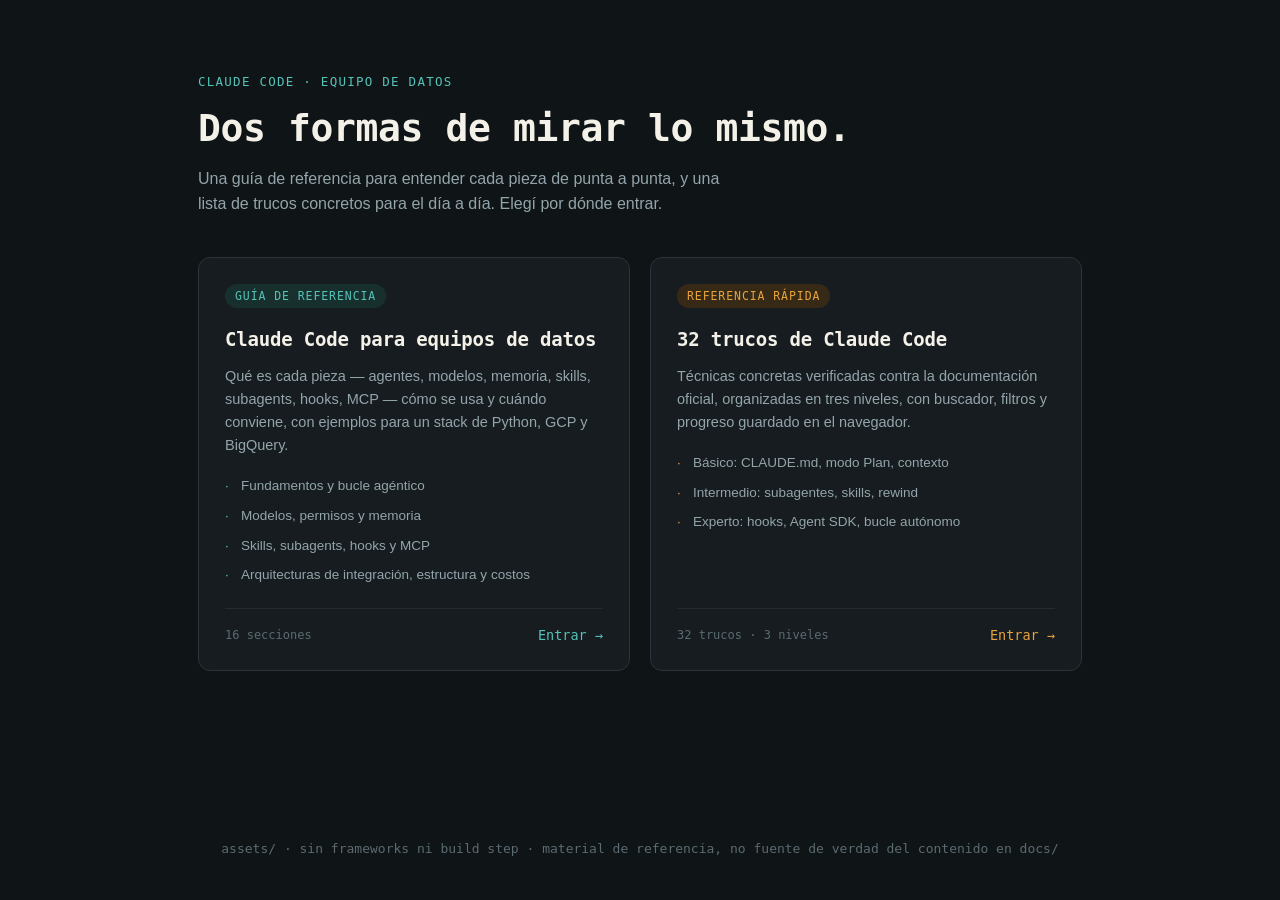
==== assets/index.html @ cdcd7d66 "Unificar assets/ en un mini-sitio navegable Agrega assets/index.html como home con acceso a la guía " ====
<!DOCTYPE html>
<html lang="es">
<head>
<meta charset="UTF-8">
<meta name="viewport" content="width=device-width, initial-scale=1.0">
<title>Claude Code para equipos de datos</title>
<meta name="description" content="Punto de entrada a la guía de referencia y a los 32 trucos de Claude Code para equipos de datos.">
<style>
:root{
  --bg:#0f1417;
  --panel:#161c20;
  --panel-2:#1c2428;
  --panel-3:#212a2f;
  --border:#2a343a;
  --border-soft:#232c31;
  --text:#e6edf0;
  --text-dim:#93a5ab;
  --text-faint:#5b6b71;
  --teal:#56c2b8;
  --teal-soft:#17302d;
  --amber:#e8a33d;
  --amber-soft:#362a17;
  --rust:#c6604a;
  --rust-soft:#33211c;
  --mono: ui-monospace, "SF Mono", "Cascadia Code", "Fira Code", Menlo, Consolas, monospace;
  --sans: -apple-system, BlinkMacSystemFont, "Segoe UI", Helvetica, Arial, sans-serif;
}
*{ box-sizing:border-box; }
@media (prefers-reduced-motion: reduce){ *{ transition-duration:0.001ms !important; } }
body{
  margin:0; background:var(--bg); color:var(--text);
  font-family:var(--sans); font-size:16px; line-height:1.6;
  -webkit-font-smoothing:antialiased;
  min-height:100vh; display:flex; flex-direction:column;
}
::selection{ background:var(--teal); color:#0b1213; }
a{ color:var(--teal); text-decoration:none; }
:focus-visible{ outline:2px solid var(--teal); outline-offset:2px; border-radius:4px; }

.wrap{ max-width:980px; margin:0 auto; padding:0 clamp(20px,5vw,48px); width:100%; flex:1; }

header.hero{ padding:72px 0 40px; }
header.hero .eyebrow{ font-family:var(--mono); font-size:12.5px; color:var(--teal); letter-spacing:.1em; text-transform:uppercase; margin-bottom:14px; }
header.hero h1{ font-family:var(--mono); font-weight:600; font-size:clamp(26px,4vw,38px); line-height:1.2; margin:0 0 14px; color:#f4f1e9; letter-spacing:-0.01em; }
header.hero p{ color:var(--text-dim); font-size:16px; max-width:62ch; margin:0; }

.cards{ display:grid; grid-template-columns:1fr 1fr; gap:20px; padding-bottom:80px; }

.card{
  background:var(--panel); border:1px solid var(--border); border-radius:12px;
  padding:26px 26px 24px; display:flex; flex-direction:column;
  transition:border-color .15s ease, transform .15s ease;
}
.card:hover{ border-color:var(--text-faint); transform:translateY(-2px); }

.card .tag{ font-family:var(--mono); font-size:11.5px; text-transform:uppercase; letter-spacing:.08em; padding:3px 10px; border-radius:999px; width:fit-content; margin-bottom:16px; }
.card.guia .tag{ background:var(--teal-soft); color:var(--teal); }
.card.trucos .tag{ background:var(--amber-soft); color:var(--amber); }

.card h2{ font-family:var(--mono); font-size:19px; color:#f4f1e9; margin:0 0 10px; letter-spacing:-0.01em; }
.card > p{ color:var(--text-dim); font-size:14.5px; margin:0 0 18px; }

.card ul{ list-style:none; margin:0 0 22px; padding:0; display:flex; flex-direction:column; gap:8px; }
.card li{ font-size:13.5px; color:var(--text-dim); padding-left:16px; position:relative; }
.card li::before{ content:"·"; position:absolute; left:0; color:var(--text-faint); }
.card.guia li::before{ color:var(--teal); }
.card.trucos li::before{ color:var(--amber); }

.card-foot{ margin-top:auto; display:flex; align-items:center; justify-content:space-between; gap:10px; padding-top:16px; border-top:1px solid var(--border-soft); }
.badge{ font-family:var(--mono); font-size:12px; color:var(--text-faint); }
.enter{ font-family:var(--mono); font-size:13.5px; color:var(--text); display:inline-flex; align-items:center; gap:6px; }
.card.guia .enter{ color:var(--teal); }
.card.trucos .enter{ color:var(--amber); }

.card > a.overlay{ position:absolute; inset:0; }
.card{ position:relative; }

footer.pie{ max-width:980px; margin:0 auto; padding:0 clamp(20px,5vw,48px) 40px; color:var(--text-faint); font-size:13px; font-family:var(--mono); }

@media (max-width:720px){
  .cards{ grid-template-columns:1fr; }
  header.hero{ padding:48px 0 32px; }
}
</style>
</head>
<body>

<div class="wrap">
  <header class="hero">
    <div class="eyebrow">Claude Code · equipo de datos</div>
    <h1>Dos formas de mirar lo mismo.</h1>
    <p>Una guía de referencia para entender cada pieza de punta a punta, y una lista de trucos concretos para el día a día. Elegí por dónde entrar.</p>
  </header>

  <div class="cards">
    <article class="card guia">
      <span class="tag">Guía de referencia</span>
      <h2>Claude Code para equipos de datos</h2>
      <p>Qué es cada pieza — agentes, modelos, memoria, skills, subagents, hooks, MCP — cómo se usa y cuándo conviene, con ejemplos para un stack de Python, GCP y BigQuery.</p>
      <ul>
        <li>Fundamentos y bucle agéntico</li>
        <li>Modelos, permisos y memoria</li>
        <li>Skills, subagents, hooks y MCP</li>
        <li>Arquitecturas de integración, estructura y costos</li>
      </ul>
      <div class="card-foot">
        <span class="badge">16 secciones</span>
        <span class="enter">Entrar →</span>
      </div>
      <a class="overlay" href="claude-code-guia-equipo-datos.html" aria-label="Ir a la guía de referencia"></a>
    </article>

    <article class="card trucos">
      <span class="tag">Referencia rápida</span>
      <h2>32 trucos de Claude Code</h2>
      <p>Técnicas concretas verificadas contra la documentación oficial, organizadas en tres niveles, con buscador, filtros y progreso guardado en el navegador.</p>
      <ul>
        <li>Básico: CLAUDE.md, modo Plan, contexto</li>
        <li>Intermedio: subagentes, skills, rewind</li>
        <li>Experto: hooks, Agent SDK, bucle autónomo</li>
      </ul>
      <div class="card-foot">
        <span class="badge">32 trucos · 3 niveles</span>
        <span class="enter">Entrar →</span>
      </div>
      <a class="overlay" href="32-trucos-claude-code/index.html" aria-label="Ir a los 32 trucos"></a>
    </article>
  </div>
</div>

<footer class="pie">assets/ · sin frameworks ni build step · material de referencia, no fuente de verdad del contenido en docs/</footer>

</body>
</html>
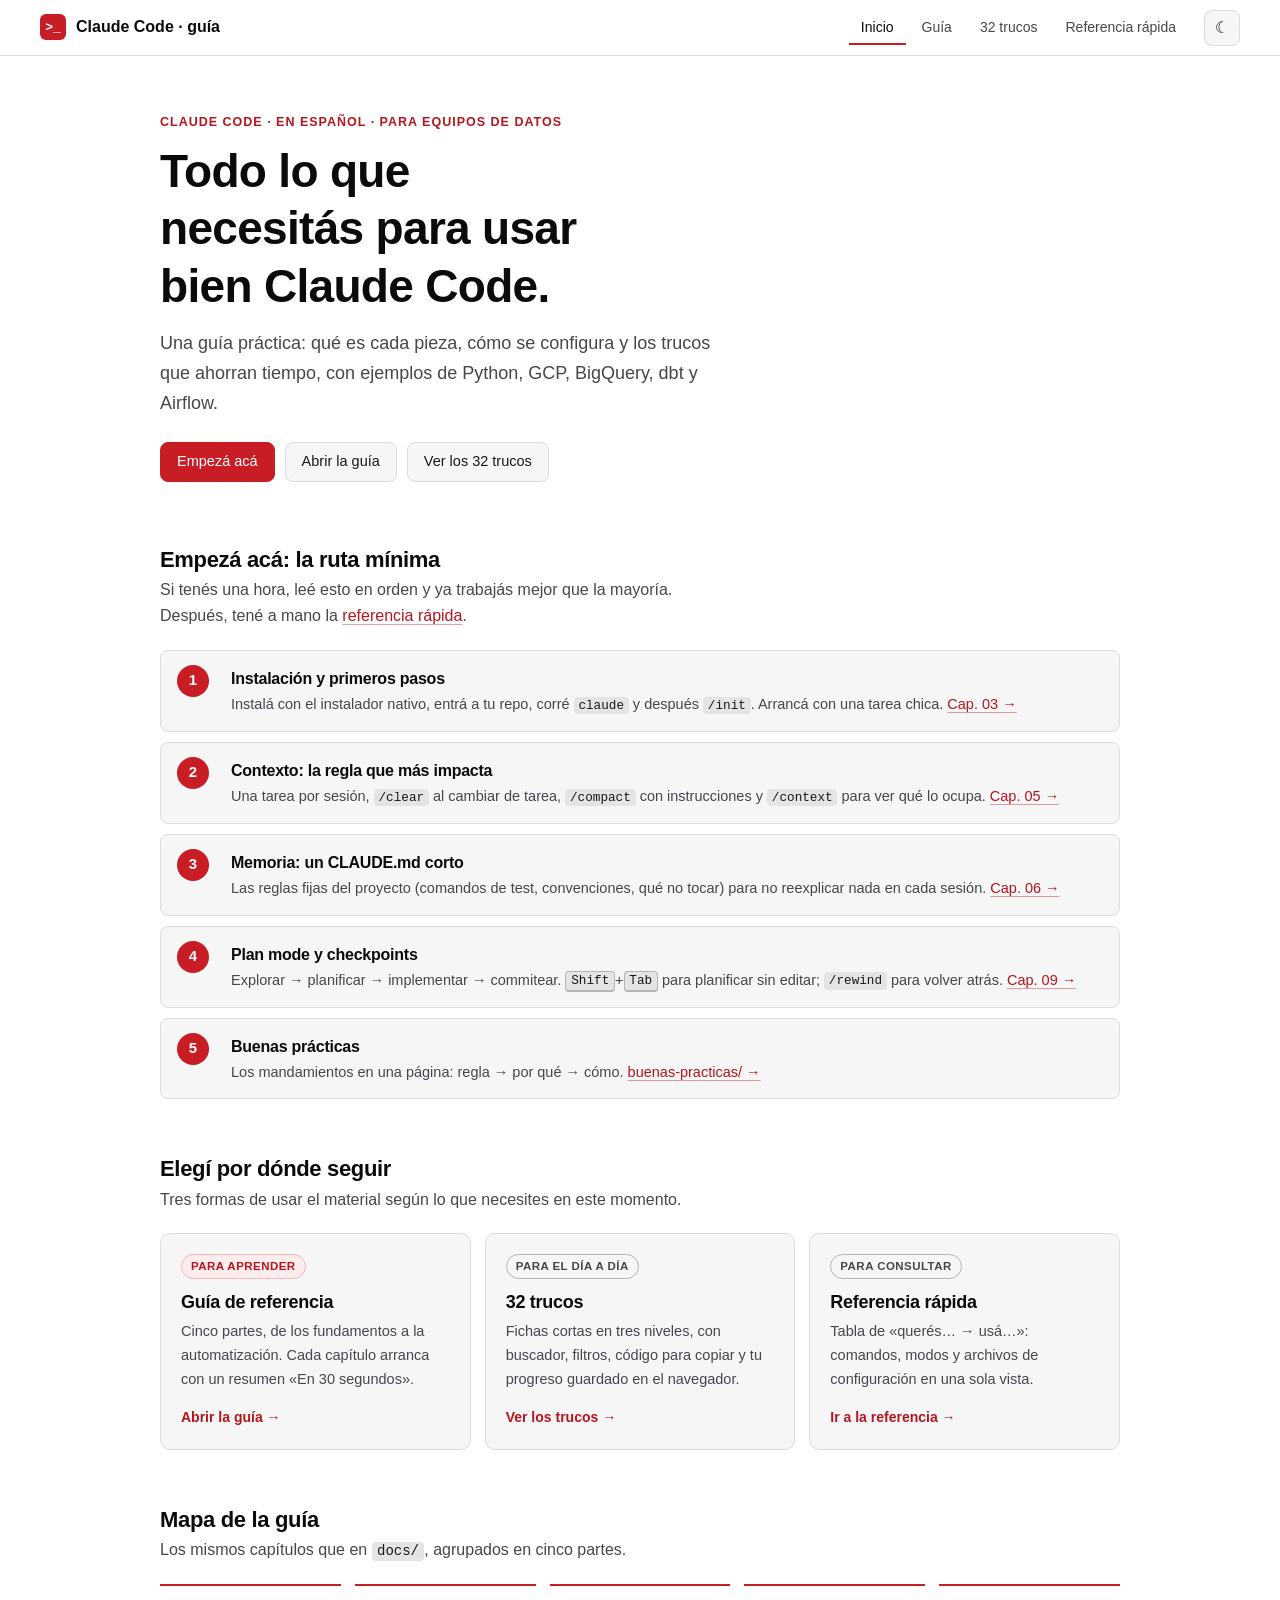
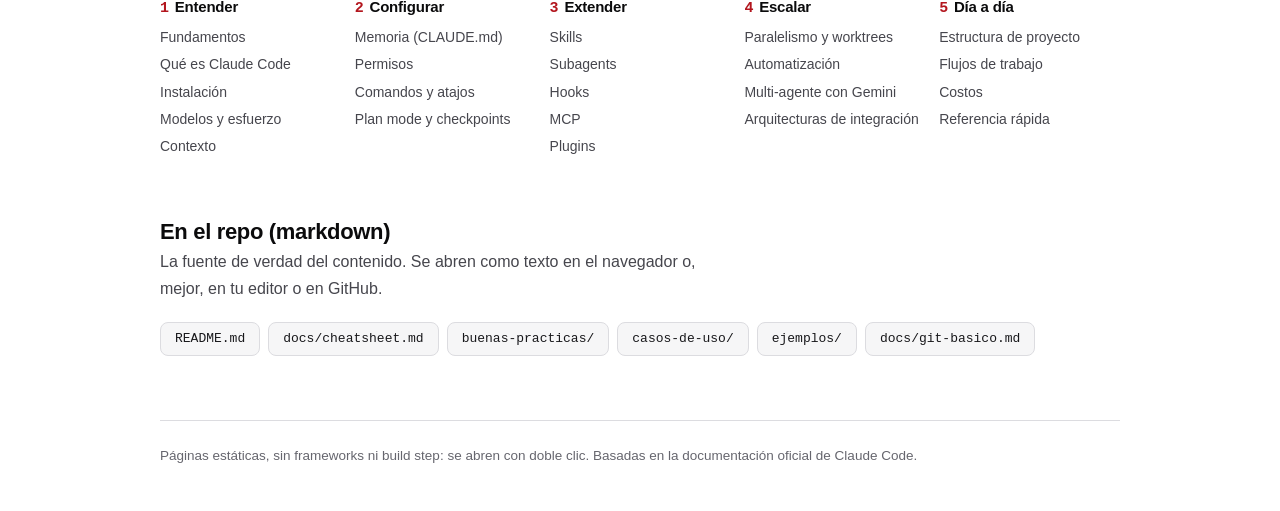
==== commit 4a7d9a3a: "Reestructurar la wiki: docs verificados, ejemplos copiables, sitio rojo/negro y delegación a Gemini " ====
--- a/assets/index.html
+++ b/assets/index.html
@@ -3,132 +3,229 @@
 <head>
 <meta charset="UTF-8">
 <meta name="viewport" content="width=device-width, initial-scale=1.0">
-<title>Claude Code para equipos de datos</title>
-<meta name="description" content="Punto de entrada a la guía de referencia y a los 32 trucos de Claude Code para equipos de datos.">
+<title>Claude Code · guía práctica</title>
+<meta name="description" content="Guía práctica en español para sacarle el máximo a Claude Code: ruta de inicio, guía de referencia en cinco partes y 32 trucos para equipos de datos.">
+<link rel="stylesheet" href="css/base.css">
+<script src="js/site.js"></script>
 <style>
-:root{
-  --bg:#0f1417;
-  --panel:#161c20;
-  --panel-2:#1c2428;
-  --panel-3:#212a2f;
-  --border:#2a343a;
-  --border-soft:#232c31;
-  --text:#e6edf0;
-  --text-dim:#93a5ab;
-  --text-faint:#5b6b71;
-  --teal:#56c2b8;
-  --teal-soft:#17302d;
-  --amber:#e8a33d;
-  --amber-soft:#362a17;
-  --rust:#c6604a;
-  --rust-soft:#33211c;
-  --mono: ui-monospace, "SF Mono", "Cascadia Code", "Fira Code", Menlo, Consolas, monospace;
-  --sans: -apple-system, BlinkMacSystemFont, "Segoe UI", Helvetica, Arial, sans-serif;
-}
-*{ box-sizing:border-box; }
-@media (prefers-reduced-motion: reduce){ *{ transition-duration:0.001ms !important; } }
-body{
-  margin:0; background:var(--bg); color:var(--text);
-  font-family:var(--sans); font-size:16px; line-height:1.6;
-  -webkit-font-smoothing:antialiased;
-  min-height:100vh; display:flex; flex-direction:column;
-}
-::selection{ background:var(--teal); color:#0b1213; }
-a{ color:var(--teal); text-decoration:none; }
-:focus-visible{ outline:2px solid var(--teal); outline-offset:2px; border-radius:4px; }
-
-.wrap{ max-width:980px; margin:0 auto; padding:0 clamp(20px,5vw,48px); width:100%; flex:1; }
-
-header.hero{ padding:72px 0 40px; }
-header.hero .eyebrow{ font-family:var(--mono); font-size:12.5px; color:var(--teal); letter-spacing:.1em; text-transform:uppercase; margin-bottom:14px; }
-header.hero h1{ font-family:var(--mono); font-weight:600; font-size:clamp(26px,4vw,38px); line-height:1.2; margin:0 0 14px; color:#f4f1e9; letter-spacing:-0.01em; }
-header.hero p{ color:var(--text-dim); font-size:16px; max-width:62ch; margin:0; }
-
-.cards{ display:grid; grid-template-columns:1fr 1fr; gap:20px; padding-bottom:80px; }
-
-.card{
-  background:var(--panel); border:1px solid var(--border); border-radius:12px;
-  padding:26px 26px 24px; display:flex; flex-direction:column;
-  transition:border-color .15s ease, transform .15s ease;
-}
-.card:hover{ border-color:var(--text-faint); transform:translateY(-2px); }
-
-.card .tag{ font-family:var(--mono); font-size:11.5px; text-transform:uppercase; letter-spacing:.08em; padding:3px 10px; border-radius:999px; width:fit-content; margin-bottom:16px; }
-.card.guia .tag{ background:var(--teal-soft); color:var(--teal); }
-.card.trucos .tag{ background:var(--amber-soft); color:var(--amber); }
-
-.card h2{ font-family:var(--mono); font-size:19px; color:#f4f1e9; margin:0 0 10px; letter-spacing:-0.01em; }
-.card > p{ color:var(--text-dim); font-size:14.5px; margin:0 0 18px; }
-
-.card ul{ list-style:none; margin:0 0 22px; padding:0; display:flex; flex-direction:column; gap:8px; }
-.card li{ font-size:13.5px; color:var(--text-dim); padding-left:16px; position:relative; }
-.card li::before{ content:"·"; position:absolute; left:0; color:var(--text-faint); }
-.card.guia li::before{ color:var(--teal); }
-.card.trucos li::before{ color:var(--amber); }
-
-.card-foot{ margin-top:auto; display:flex; align-items:center; justify-content:space-between; gap:10px; padding-top:16px; border-top:1px solid var(--border-soft); }
-.badge{ font-family:var(--mono); font-size:12px; color:var(--text-faint); }
-.enter{ font-family:var(--mono); font-size:13.5px; color:var(--text); display:inline-flex; align-items:center; gap:6px; }
-.card.guia .enter{ color:var(--teal); }
-.card.trucos .enter{ color:var(--amber); }
-
-.card > a.overlay{ position:absolute; inset:0; }
-.card{ position:relative; }
-
-footer.pie{ max-width:980px; margin:0 auto; padding:0 clamp(20px,5vw,48px) 40px; color:var(--text-faint); font-size:13px; font-family:var(--mono); }
-
-@media (max-width:720px){
-  .cards{ grid-template-columns:1fr; }
-  header.hero{ padding:48px 0 32px; }
-}
+  /* estilos exclusivos de la portada */
+  .portada { max-width: 1040px; margin: 0 auto; padding: 0 var(--gutter); }
+
+  .hero { padding: 56px 0 8px; }
+  .hero .eyebrow {
+    font-size: 12.5px; font-weight: 700; letter-spacing: .08em; text-transform: uppercase;
+    color: var(--accent-text); margin: 0 0 10px;
+  }
+  .hero h1 { font-size: clamp(30px, 5vw, 46px); max-width: 18ch; margin-bottom: 14px; }
+  .hero p.lede { color: var(--text-2); font-size: 18px; max-width: 58ch; margin: 0; }
+  .hero .acciones { display: flex; flex-wrap: wrap; gap: 10px; margin-top: 24px; }
+  .hero .acciones .btn { padding: 10px 16px; font-size: 14.5px; }
+
+  .bloque { margin-top: 56px; }
+  .bloque > h2 { font-size: 22px; margin-bottom: 4px; }
+  .bloque > p.sub { color: var(--text-2); margin: 0 0 20px; max-width: 62ch; }
+
+  /* ruta de 5 pasos */
+  .pasos { list-style: none; padding: 0; margin: 0; counter-reset: paso; display: grid; gap: 10px; }
+  .pasos li {
+    counter-increment: paso; margin: 0;
+    display: grid; grid-template-columns: 40px 1fr; gap: 4px 14px; align-items: start;
+    padding: 14px 16px; background: var(--surface-1); border: 1px solid var(--border); border-radius: var(--radius);
+  }
+  .pasos li::before {
+    content: counter(paso);
+    grid-row: span 2;
+    display: grid; place-items: center; width: 32px; height: 32px; border-radius: 50%;
+    background: var(--accent-strong); color: var(--on-accent); font-weight: 700; font-size: 15px;
+  }
+  .pasos h3 { font-size: 16px; margin: 4px 0 0; }
+  .pasos p { margin: 0; color: var(--text-2); font-size: 14.5px; }
+  .pasos p a { white-space: nowrap; }
+
+  /* accesos */
+  .accesos { display: grid; grid-template-columns: repeat(auto-fit, minmax(260px, 1fr)); gap: 14px; }
+  .acceso {
+    position: relative; display: flex; flex-direction: column;
+    padding: 20px; background: var(--surface-1); border: 1px solid var(--border); border-radius: 10px;
+  }
+  .acceso:hover { border-color: var(--border-strong); }
+  .acceso:focus-within { border-color: var(--accent); }
+  .acceso .badge { align-self: flex-start; margin-bottom: 12px; }
+  .acceso h3 { font-size: 18px; margin-bottom: 6px; }
+  .acceso h3 a { color: var(--heading); text-decoration: none; }
+  .acceso h3 a::after { content: ""; position: absolute; inset: 0; border-radius: 10px; }
+  .acceso h3 a:focus-visible { outline: none; }
+  .acceso h3 a:focus-visible::after { outline: 2px solid var(--accent); outline-offset: 2px; }
+  .acceso p { color: var(--text-2); font-size: 14.5px; margin: 0 0 14px; }
+  .acceso .ir { margin-top: auto; font-size: 14px; font-weight: 600; color: var(--accent-text); }
+
+  /* mapa de la guía */
+  .mapa { display: grid; grid-template-columns: repeat(auto-fit, minmax(180px, 1fr)); gap: 14px; }
+  .mapa section { border-top: 2px solid var(--accent); padding-top: 12px; }
+  .mapa h3 { font-size: 15px; margin: 0 0 8px; }
+  .mapa h3 .n { color: var(--accent-text); font-family: var(--mono); margin-right: 6px; }
+  .mapa ul { list-style: none; padding: 0; margin: 0; }
+  .mapa li { margin: 0 0 4px; font-size: 14px; }
+  .mapa a { color: var(--text-2); text-decoration: none; }
+  .mapa a:hover { color: var(--heading); text-decoration: underline; }
+
+  /* en el repo */
+  .repo-links { display: flex; flex-wrap: wrap; gap: 8px; }
+  .repo-links a { font-family: var(--mono); font-size: 13px; }
 </style>
 </head>
 <body>
-
-<div class="wrap">
+<a class="skip-link" href="#contenido">Saltar al contenido</a>
+
+<header class="topnav">
+  <a class="topnav-brand" href="index.html"><span class="marca" aria-hidden="true">&gt;_</span><span class="nombre">Claude Code · guía</span></a>
+  <nav aria-label="Secciones del sitio">
+    <ul class="topnav-links">
+      <li><a href="index.html" aria-current="page">Inicio</a></li>
+      <li><a href="claude-code-guia-equipo-datos.html">Guía</a></li>
+      <li><a href="32-trucos-claude-code/index.html">32 trucos</a></li>
+      <li><a href="claude-code-guia-equipo-datos.html#cheatsheet">Referencia<span class="largo"> rápida</span></a></li>
+    </ul>
+  </nav>
+  <button class="theme-toggle" type="button" aria-label="Cambiar tema">☾</button>
+</header>
+
+<main class="portada" id="contenido">
+
   <header class="hero">
-    <div class="eyebrow">Claude Code · equipo de datos</div>
-    <h1>Dos formas de mirar lo mismo.</h1>
-    <p>Una guía de referencia para entender cada pieza de punta a punta, y una lista de trucos concretos para el día a día. Elegí por dónde entrar.</p>
+    <p class="eyebrow">Claude Code · en español · para equipos de datos</p>
+    <h1>Todo lo que necesitás para usar bien Claude Code.</h1>
+    <p class="lede">Una guía práctica: qué es cada pieza, cómo se configura y los trucos que ahorran tiempo, con ejemplos de Python, GCP, BigQuery, dbt y Airflow.</p>
+    <div class="acciones">
+      <a class="btn btn-primario" href="#empeza-aca">Empezá acá</a>
+      <a class="btn" href="claude-code-guia-equipo-datos.html">Abrir la guía</a>
+      <a class="btn" href="32-trucos-claude-code/index.html">Ver los 32 trucos</a>
+    </div>
   </header>
 
-  <div class="cards">
-    <article class="card guia">
-      <span class="tag">Guía de referencia</span>
-      <h2>Claude Code para equipos de datos</h2>
-      <p>Qué es cada pieza — agentes, modelos, memoria, skills, subagents, hooks, MCP — cómo se usa y cuándo conviene, con ejemplos para un stack de Python, GCP y BigQuery.</p>
-      <ul>
-        <li>Fundamentos y bucle agéntico</li>
-        <li>Modelos, permisos y memoria</li>
-        <li>Skills, subagents, hooks y MCP</li>
-        <li>Arquitecturas de integración, estructura y costos</li>
-      </ul>
-      <div class="card-foot">
-        <span class="badge">16 secciones</span>
-        <span class="enter">Entrar →</span>
-      </div>
-      <a class="overlay" href="claude-code-guia-equipo-datos.html" aria-label="Ir a la guía de referencia"></a>
-    </article>
-
-    <article class="card trucos">
-      <span class="tag">Referencia rápida</span>
-      <h2>32 trucos de Claude Code</h2>
-      <p>Técnicas concretas verificadas contra la documentación oficial, organizadas en tres niveles, con buscador, filtros y progreso guardado en el navegador.</p>
-      <ul>
-        <li>Básico: CLAUDE.md, modo Plan, contexto</li>
-        <li>Intermedio: subagentes, skills, rewind</li>
-        <li>Experto: hooks, Agent SDK, bucle autónomo</li>
-      </ul>
-      <div class="card-foot">
-        <span class="badge">32 trucos · 3 niveles</span>
-        <span class="enter">Entrar →</span>
-      </div>
-      <a class="overlay" href="32-trucos-claude-code/index.html" aria-label="Ir a los 32 trucos"></a>
-    </article>
-  </div>
-</div>
-
-<footer class="pie">assets/ · sin frameworks ni build step · material de referencia, no fuente de verdad del contenido en docs/</footer>
+  <section class="bloque" id="empeza-aca" aria-labelledby="empeza-titulo">
+    <h2 id="empeza-titulo">Empezá acá: la ruta mínima</h2>
+    <p class="sub">Si tenés una hora, leé esto en orden y ya trabajás mejor que la mayoría. Después, tené a mano la <a href="claude-code-guia-equipo-datos.html#cheatsheet">referencia rápida</a>.</p>
+    <ol class="pasos">
+      <li>
+        <h3>Instalación y primeros pasos</h3>
+        <p>Instalá con el instalador nativo, entrá a tu repo, corré <code>claude</code> y después <code>/init</code>. Arrancá con una tarea chica. <a href="claude-code-guia-equipo-datos.html#instalacion">Cap. 03 →</a></p>
+      </li>
+      <li>
+        <h3>Contexto: la regla que más impacta</h3>
+        <p>Una tarea por sesión, <code>/clear</code> al cambiar de tarea, <code>/compact</code> con instrucciones y <code>/context</code> para ver qué lo ocupa. <a href="claude-code-guia-equipo-datos.html#contexto">Cap. 05 →</a></p>
+      </li>
+      <li>
+        <h3>Memoria: un CLAUDE.md corto</h3>
+        <p>Las reglas fijas del proyecto (comandos de test, convenciones, qué no tocar) para no reexplicar nada en cada sesión. <a href="claude-code-guia-equipo-datos.html#memoria">Cap. 06 →</a></p>
+      </li>
+      <li>
+        <h3>Plan mode y checkpoints</h3>
+        <p>Explorar → planificar → implementar → commitear. <kbd>Shift</kbd>+<kbd>Tab</kbd> para planificar sin editar; <code>/rewind</code> para volver atrás. <a href="claude-code-guia-equipo-datos.html#plan-mode">Cap. 09 →</a></p>
+      </li>
+      <li>
+        <h3>Buenas prácticas</h3>
+        <p>Los mandamientos en una página: regla → por qué → cómo. <a href="../buenas-practicas/README.md">buenas-practicas/ →</a></p>
+      </li>
+    </ol>
+  </section>
+
+  <section class="bloque" aria-labelledby="accesos-titulo">
+    <h2 id="accesos-titulo">Elegí por dónde seguir</h2>
+    <p class="sub">Tres formas de usar el material según lo que necesites en este momento.</p>
+    <div class="accesos">
+      <article class="acceso">
+        <span class="badge badge-acento">Para aprender</span>
+        <h3><a href="claude-code-guia-equipo-datos.html">Guía de referencia</a></h3>
+        <p>Cinco partes, de los fundamentos a la automatización. Cada capítulo arranca con un resumen «En 30 segundos».</p>
+        <span class="ir" aria-hidden="true">Abrir la guía →</span>
+      </article>
+      <article class="acceso">
+        <span class="badge">Para el día a día</span>
+        <h3><a href="32-trucos-claude-code/index.html">32 trucos</a></h3>
+        <p>Fichas cortas en tres niveles, con buscador, filtros, código para copiar y tu progreso guardado en el navegador.</p>
+        <span class="ir" aria-hidden="true">Ver los trucos →</span>
+      </article>
+      <article class="acceso">
+        <span class="badge">Para consultar</span>
+        <h3><a href="claude-code-guia-equipo-datos.html#cheatsheet">Referencia rápida</a></h3>
+        <p>Tabla de «querés… → usá…»: comandos, modos y archivos de configuración en una sola vista.</p>
+        <span class="ir" aria-hidden="true">Ir a la referencia →</span>
+      </article>
+    </div>
+  </section>
+
+  <section class="bloque" aria-labelledby="mapa-titulo">
+    <h2 id="mapa-titulo">Mapa de la guía</h2>
+    <p class="sub">Los mismos capítulos que en <code>docs/</code>, agrupados en cinco partes.</p>
+    <div class="mapa">
+      <section>
+        <h3><span class="n">1</span>Entender</h3>
+        <ul>
+          <li><a href="claude-code-guia-equipo-datos.html#fundamentos">Fundamentos</a></li>
+          <li><a href="claude-code-guia-equipo-datos.html#claude-code">Qué es Claude Code</a></li>
+          <li><a href="claude-code-guia-equipo-datos.html#instalacion">Instalación</a></li>
+          <li><a href="claude-code-guia-equipo-datos.html#modelos">Modelos y esfuerzo</a></li>
+          <li><a href="claude-code-guia-equipo-datos.html#contexto">Contexto</a></li>
+        </ul>
+      </section>
+      <section>
+        <h3><span class="n">2</span>Configurar</h3>
+        <ul>
+          <li><a href="claude-code-guia-equipo-datos.html#memoria">Memoria (CLAUDE.md)</a></li>
+          <li><a href="claude-code-guia-equipo-datos.html#permisos">Permisos</a></li>
+          <li><a href="claude-code-guia-equipo-datos.html#comandos">Comandos y atajos</a></li>
+          <li><a href="claude-code-guia-equipo-datos.html#plan-mode">Plan mode y checkpoints</a></li>
+        </ul>
+      </section>
+      <section>
+        <h3><span class="n">3</span>Extender</h3>
+        <ul>
+          <li><a href="claude-code-guia-equipo-datos.html#skills">Skills</a></li>
+          <li><a href="claude-code-guia-equipo-datos.html#subagents">Subagents</a></li>
+          <li><a href="claude-code-guia-equipo-datos.html#hooks">Hooks</a></li>
+          <li><a href="claude-code-guia-equipo-datos.html#mcp">MCP</a></li>
+          <li><a href="claude-code-guia-equipo-datos.html#plugins">Plugins</a></li>
+        </ul>
+      </section>
+      <section>
+        <h3><span class="n">4</span>Escalar</h3>
+        <ul>
+          <li><a href="claude-code-guia-equipo-datos.html#paralelismo">Paralelismo y worktrees</a></li>
+          <li><a href="claude-code-guia-equipo-datos.html#automatizacion">Automatización</a></li>
+          <li><a href="claude-code-guia-equipo-datos.html#multi-agente">Multi-agente con Gemini</a></li>
+          <li><a href="claude-code-guia-equipo-datos.html#arquitecturas">Arquitecturas de integración</a></li>
+        </ul>
+      </section>
+      <section>
+        <h3><span class="n">5</span>Día a día</h3>
+        <ul>
+          <li><a href="claude-code-guia-equipo-datos.html#estructura">Estructura de proyecto</a></li>
+          <li><a href="claude-code-guia-equipo-datos.html#flujos">Flujos de trabajo</a></li>
+          <li><a href="claude-code-guia-equipo-datos.html#costos">Costos</a></li>
+          <li><a href="claude-code-guia-equipo-datos.html#cheatsheet">Referencia rápida</a></li>
+        </ul>
+      </section>
+    </div>
+  </section>
+
+  <section class="bloque" aria-labelledby="repo-titulo">
+    <h2 id="repo-titulo">En el repo (markdown)</h2>
+    <p class="sub">La fuente de verdad del contenido. Se abren como texto en el navegador o, mejor, en tu editor o en GitHub.</p>
+    <div class="repo-links">
+      <a class="btn" href="../README.md">README.md</a>
+      <a class="btn" href="../docs/cheatsheet.md">docs/cheatsheet.md</a>
+      <a class="btn" href="../buenas-practicas/README.md">buenas-practicas/</a>
+      <a class="btn" href="../casos-de-uso/README.md">casos-de-uso/</a>
+      <a class="btn" href="../ejemplos/README.md">ejemplos/</a>
+      <a class="btn" href="../docs/git-basico.md">docs/git-basico.md</a>
+    </div>
+  </section>
+
+  <footer class="pie">
+    <p>Páginas estáticas, sin frameworks ni build step: se abren con doble clic. Basadas en la documentación oficial de Claude Code.</p>
+  </footer>
+</main>
 
 </body>
 </html>
--- a/assets/css/base.css
+++ b/assets/css/base.css
@@ -0,0 +1,642 @@
+/* ==========================================================================
+   Claude Code · guía — sistema de diseño compartido
+   Lo usan: index.html, claude-code-guia-equipo-datos.html y 32-trucos-claude-code/.
+   Paleta: negro + escala de grises + blanco roto, con un rojo como único acento.
+   Tema oscuro por defecto; claro vía prefers-color-scheme o el toggle (data-theme).
+   ========================================================================== */
+
+:root {
+  /* --- superficies (oscuro) --- */
+  --bg: #0b0b0c;
+  --surface-1: #141416;   /* paneles, sidebar */
+  --surface-2: #1c1c1f;   /* hover, elementos elevados */
+  --surface-3: #26262a;   /* código inline, inputs */
+  --code-bg: #101012;
+  --border: #2e2e33;
+  --border-strong: #46464d;
+
+  /* --- texto --- */
+  --text: #f2f2f0;        /* blanco roto */
+  --text-2: #b8b8bd;      /* secundario */
+  --text-3: #8c8c93;      /* terciario / metadatos (AA sobre --bg y --surface-1) */
+  --heading: #ffffff;
+
+  /* --- acento rojo --- */
+  --accent: #e5383b;        /* bordes, marcadores, foco */
+  --accent-text: #ff6b6e;   /* texto rojo legible sobre negro (links, labels) */
+  --accent-strong: #c81d25; /* fondos sólidos con texto blanco (AA) */
+  --accent-soft: #2a1012;   /* fondo de badges / callout "cuidado" */
+  --accent-border: #5c1d20;
+  --on-accent: #ffffff;
+
+  /* --- tipografía --- */
+  --sans: -apple-system, BlinkMacSystemFont, "Segoe UI", Roboto, "Helvetica Neue", Arial, sans-serif;
+  --mono: ui-monospace, "SF Mono", "Cascadia Code", "JetBrains Mono", Menlo, Consolas, monospace;
+  --measure: 70ch;
+
+  /* --- layout --- */
+  --topnav-h: 56px;
+  --sidebar-w: 280px;
+  --radius: 8px;
+  --gutter: clamp(16px, 4vw, 40px);
+
+  color-scheme: dark;
+}
+
+/* Tema claro: blanco + grises + rojo */
+@media (prefers-color-scheme: light) {
+  :root:not([data-theme="dark"]) {
+    --bg: #ffffff;
+    --surface-1: #f6f6f7;
+    --surface-2: #ededef;
+    --surface-3: #e4e4e7;
+    --code-bg: #f4f4f5;
+    --border: #dcdce0;
+    --border-strong: #b4b4bb;
+    --text: #18181b;
+    --text-2: #46464d;
+    --text-3: #66666e;
+    --heading: #0b0b0c;
+    --accent: #c81d25;
+    --accent-text: #b3161e;
+    --accent-strong: #c81d25;
+    --accent-soft: #fdecec;
+    --accent-border: #f2b8ba;
+    color-scheme: light;
+  }
+}
+
+:root[data-theme="light"] {
+  --bg: #ffffff;
+  --surface-1: #f6f6f7;
+  --surface-2: #ededef;
+  --surface-3: #e4e4e7;
+  --code-bg: #f4f4f5;
+  --border: #dcdce0;
+  --border-strong: #b4b4bb;
+  --text: #18181b;
+  --text-2: #46464d;
+  --text-3: #66666e;
+  --heading: #0b0b0c;
+  --accent: #c81d25;
+  --accent-text: #b3161e;
+  --accent-strong: #c81d25;
+  --accent-soft: #fdecec;
+  --accent-border: #f2b8ba;
+  color-scheme: light;
+}
+
+/* ==========================================================================
+   Base
+   ========================================================================== */
+
+*, *::before, *::after { box-sizing: border-box; }
+
+html {
+  scroll-padding-top: calc(var(--topnav-h) + 16px);
+  -webkit-text-size-adjust: 100%;
+}
+
+@media (prefers-reduced-motion: reduce) {
+  *, *::before, *::after {
+    animation: none !important;
+    transition: none !important;
+    scroll-behavior: auto !important;
+  }
+}
+
+body { overflow-x: clip; max-width: 100%; }
+
+body {
+  margin: 0;
+  background: var(--bg);
+  color: var(--text);
+  font-family: var(--sans);
+  font-size: 16px;
+  line-height: 1.65;
+  -webkit-font-smoothing: antialiased;
+}
+
+::selection { background: var(--accent-strong); color: var(--on-accent); }
+
+a {
+  color: var(--accent-text);
+  text-decoration: underline;
+  text-decoration-thickness: 1px;
+  text-underline-offset: 3px;
+  text-decoration-color: color-mix(in srgb, currentColor 40%, transparent);
+}
+a:hover { text-decoration-color: currentColor; }
+
+:focus-visible {
+  outline: 2px solid var(--accent);
+  outline-offset: 2px;
+  border-radius: 4px;
+}
+
+h1, h2, h3, h4 {
+  font-family: var(--sans);
+  font-weight: 700;
+  line-height: 1.25;
+  letter-spacing: -0.015em;
+  color: var(--heading);
+  margin: 0 0 0.5em;
+}
+
+p { margin: 0 0 1em; }
+strong { color: var(--heading); font-weight: 650; }
+
+code, kbd {
+  font-family: var(--mono);
+  font-size: 0.875em;
+  background: var(--surface-3);
+  color: var(--text);
+  padding: 0.1em 0.38em;
+  border-radius: 4px;
+  overflow-wrap: anywhere;
+}
+
+kbd { border: 1px solid var(--border-strong); border-bottom-width: 2px; }
+
+ul, ol { margin: 0 0 1em; padding-left: 1.35em; }
+li { margin-bottom: 0.4em; }
+li::marker { color: var(--accent); }
+
+button { font-family: inherit; }
+
+.sr-only {
+  position: absolute; width: 1px; height: 1px; padding: 0; margin: -1px;
+  overflow: hidden; clip: rect(0 0 0 0); white-space: nowrap; border: 0;
+}
+
+.skip-link {
+  position: absolute; left: 8px; top: -60px; z-index: 100;
+  background: var(--accent-strong); color: var(--on-accent);
+  padding: 8px 14px; border-radius: var(--radius); text-decoration: none;
+}
+.skip-link:focus { top: 8px; }
+
+/* ==========================================================================
+   Navegación superior común
+   ========================================================================== */
+
+.topnav {
+  position: sticky;
+  top: 0;
+  z-index: 40;
+  height: var(--topnav-h);
+  display: flex;
+  align-items: center;
+  gap: 16px;
+  padding: 0 var(--gutter);
+  background: var(--bg);
+  border-bottom: 1px solid var(--border);
+}
+
+.topnav-brand {
+  display: inline-flex;
+  align-items: center;
+  gap: 10px;
+  font-weight: 700;
+  color: var(--heading);
+  text-decoration: none;
+  white-space: nowrap;
+  flex-shrink: 0;
+}
+
+.topnav-brand .marca {
+  display: inline-grid;
+  place-items: center;
+  width: 26px; height: 26px;
+  border-radius: 6px;
+  background: var(--accent-strong);
+  color: var(--on-accent);
+  font-family: var(--mono);
+  font-size: 13px;
+  font-weight: 700;
+}
+
+.topnav > nav { flex: 1; min-width: 0; display: flex; justify-content: flex-end; }
+
+.topnav-links {
+  display: flex;
+  gap: 4px;
+  margin: 0 0 0 auto;
+  padding: 0;
+  list-style: none;
+  min-width: 0;
+  overflow-x: auto;
+  scrollbar-width: none;
+}
+.topnav-links::-webkit-scrollbar { display: none; }
+.topnav-links li { margin: 0; }
+
+.topnav-links a {
+  display: block;
+  padding: 6px 12px;
+  border-radius: 6px;
+  color: var(--text-2);
+  font-size: 14px;
+  font-weight: 500;
+  text-decoration: none;
+  white-space: nowrap;
+}
+.topnav-links a:hover { color: var(--heading); background: var(--surface-2); }
+.topnav-links a[aria-current="page"] {
+  color: var(--heading);
+  box-shadow: inset 0 -2px 0 var(--accent);
+  border-radius: 6px 6px 0 0;
+}
+
+.theme-toggle {
+  flex-shrink: 0;
+  display: inline-flex;
+  align-items: center;
+  justify-content: center;
+  width: 36px; height: 36px;
+  background: var(--surface-1);
+  border: 1px solid var(--border);
+  border-radius: 8px;
+  color: var(--text);
+  cursor: pointer;
+  font-size: 16px;
+  line-height: 1;
+}
+.theme-toggle:hover { border-color: var(--border-strong); }
+
+@media (max-width: 560px) {
+  .topnav { gap: 8px; }
+  .topnav-brand .nombre { display: none; }
+  .topnav-links a { padding: 6px 8px; font-size: 13.5px; }
+  .topnav-links .largo { display: none; }
+}
+
+/* ==========================================================================
+   Layout con índice lateral (guía y trucos)
+   ========================================================================== */
+
+.shell {
+  display: flex;
+  min-height: calc(100vh - var(--topnav-h));
+}
+
+.contenido {
+  flex: 1;
+  min-width: 0;
+}
+
+.sidebar {
+  width: var(--sidebar-w);
+  flex-shrink: 0;
+  position: sticky;
+  top: var(--topnav-h);
+  height: calc(100vh - var(--topnav-h));
+  overflow-y: auto;
+  background: var(--surface-1);
+  border-right: 1px solid var(--border);
+  padding: 20px 0 40px;
+  overscroll-behavior: contain;
+}
+
+.sidebar-head {
+  padding: 0 20px 14px;
+  margin-bottom: 6px;
+  border-bottom: 1px solid var(--border);
+}
+.sidebar-head .etiqueta {
+  font-size: 11.5px;
+  font-weight: 600;
+  letter-spacing: 0.08em;
+  text-transform: uppercase;
+  color: var(--accent-text);
+}
+.sidebar-head h1, .sidebar-head .titulo {
+  font-size: 15px;
+  margin: 4px 0 0;
+  color: var(--heading);
+}
+.sidebar-head p { font-size: 12.5px; color: var(--text-3); margin: 6px 0 0; }
+
+.indice-grupo { margin-bottom: 4px; }
+
+.indice-grupo-titulo {
+  margin: 0;
+  padding: 14px 20px 6px;
+  font-size: 11.5px;
+  font-weight: 700;
+  letter-spacing: 0.08em;
+  text-transform: uppercase;
+  color: var(--text-3);
+}
+.indice-grupo-titulo .n { color: var(--accent-text); margin-right: 4px; }
+
+.indice-link {
+  display: flex;
+  gap: 8px;
+  padding: 5px 20px 5px 18px;
+  border-left: 2px solid transparent;
+  color: var(--text-2);
+  font-size: 13.5px;
+  text-decoration: none;
+  white-space: nowrap;
+  overflow: hidden;
+  text-overflow: ellipsis;
+}
+.indice-link .num {
+  font-family: var(--mono);
+  font-size: 12px;
+  color: var(--text-3);
+  flex-shrink: 0;
+  padding-top: 1px;
+}
+.indice-link .txt { overflow: hidden; text-overflow: ellipsis; }
+.indice-link:hover { color: var(--heading); background: var(--surface-2); }
+.indice-link.activo {
+  color: var(--heading);
+  border-left-color: var(--accent);
+  background: var(--surface-2);
+  font-weight: 600;
+}
+.indice-link.activo .num { color: var(--accent-text); }
+.indice-link.pendiente .txt::after {
+  content: " ·  pronto";
+  color: var(--text-3);
+  font-weight: 400;
+  font-size: 12px;
+}
+
+.overlay-mobile { display: none; }
+
+@media (max-width: 900px) {
+  .sidebar {
+    position: fixed;
+    top: var(--topnav-h);
+    left: 0;
+    bottom: 0;
+    height: auto;
+    width: min(320px, 85vw);
+    z-index: 35;
+    transform: translateX(-100%);
+    visibility: hidden;
+    box-shadow: 8px 0 24px rgba(0, 0, 0, 0.35);
+  }
+  .sidebar.abierto { transform: none; visibility: visible; }
+
+  .overlay-mobile.visible {
+    display: block;
+    position: fixed;
+    inset: var(--topnav-h) 0 0 0;
+    background: rgba(0, 0, 0, 0.55);
+    z-index: 30;
+  }
+
+}
+
+/* ==========================================================================
+   Botones
+   ========================================================================== */
+
+.btn {
+  display: inline-flex;
+  align-items: center;
+  gap: 6px;
+  padding: 8px 14px;
+  border-radius: var(--radius);
+  border: 1px solid var(--border);
+  background: var(--surface-1);
+  color: var(--text);
+  font-size: 13.5px;
+  font-weight: 500;
+  line-height: 1.2;
+  cursor: pointer;
+  text-decoration: none;
+  white-space: nowrap;
+}
+.btn:hover { border-color: var(--border-strong); background: var(--surface-2); }
+.btn-primario {
+  background: var(--accent-strong);
+  border-color: var(--accent-strong);
+  color: var(--on-accent);
+}
+.btn-primario:hover { background: var(--accent-strong); border-color: var(--heading); }
+
+/* ==========================================================================
+   Contenido de lectura (prosa)
+   ========================================================================== */
+
+.prosa { max-width: var(--measure); }
+.prosa p, .prosa li { color: var(--text); }
+
+/* --- recuadro "En 30 segundos" --- */
+.resumen-30 {
+  margin: 0 0 28px;
+  padding: 14px 18px;
+  background: var(--surface-1);
+  border: 1px solid var(--border);
+  border-left: 4px solid var(--accent);
+  border-radius: 0 var(--radius) var(--radius) 0;
+}
+.resumen-30 .lbl {
+  display: block;
+  font-size: 11.5px;
+  font-weight: 700;
+  letter-spacing: 0.08em;
+  text-transform: uppercase;
+  color: var(--accent-text);
+  margin-bottom: 4px;
+}
+.resumen-30 p { margin: 0; color: var(--text); font-size: 15.5px; }
+
+/* --- callouts --- */
+.callout {
+  margin: 22px 0;
+  padding: 14px 18px;
+  border-radius: var(--radius);
+  border: 1px solid var(--border);
+  background: var(--surface-1);
+  font-size: 15px;
+}
+.callout p:last-child { margin-bottom: 0; }
+.callout .lbl {
+  display: flex;
+  align-items: center;
+  gap: 8px;
+  font-size: 12px;
+  font-weight: 700;
+  letter-spacing: 0.06em;
+  text-transform: uppercase;
+  margin-bottom: 6px;
+  color: var(--heading);
+}
+.callout .lbl::before {
+  display: inline-grid;
+  place-items: center;
+  width: 20px; height: 20px;
+  border-radius: 50%;
+  font-size: 12px;
+  font-weight: 700;
+  letter-spacing: 0;
+  flex-shrink: 0;
+}
+/* truco: neutro, con marca blanca/negra */
+.callout-tip { border-left: 4px solid var(--text-2); }
+.callout-tip .lbl::before { content: "✓"; background: var(--text); color: var(--bg); }
+/* cuidado: rojo */
+.callout-warn { background: var(--accent-soft); border-color: var(--accent-border); border-left: 4px solid var(--accent); }
+.callout-warn .lbl { color: var(--accent-text); }
+.callout-warn .lbl::before { content: "!"; background: var(--accent-strong); color: var(--on-accent); }
+/* ejemplo / dato: gris */
+.callout-ex { border-left: 4px solid var(--border-strong); }
+.callout-ex .lbl::before { content: "i"; background: var(--surface-3); color: var(--text); font-family: var(--mono); }
+
+/* --- bloques de código con botón copiar --- */
+.bloque-codigo {
+  position: relative;
+  margin: 16px 0;
+  background: var(--code-bg);
+  border: 1px solid var(--border);
+  border-radius: var(--radius);
+  overflow: hidden;
+}
+.bloque-codigo pre {
+  margin: 0;
+  padding: 14px 16px;
+  padding-right: 84px;
+  overflow-x: auto;
+  font-family: var(--mono);
+  font-size: 13px;
+  line-height: 1.6;
+}
+.bloque-codigo code {
+  display: block;
+  background: none;
+  padding: 0;
+  border: 0;
+  color: var(--text);
+  white-space: pre;
+  overflow-wrap: normal;
+  font-size: inherit;
+}
+.btn-copiar {
+  position: absolute;
+  top: 8px;
+  right: 8px;
+  padding: 4px 10px;
+  border-radius: 6px;
+  border: 1px solid var(--border);
+  background: var(--surface-2);
+  color: var(--text-2);
+  font-size: 12px;
+  font-weight: 500;
+  cursor: pointer;
+}
+.btn-copiar:hover { color: var(--heading); border-color: var(--border-strong); }
+.btn-copiar.copiado { color: var(--on-accent); background: var(--accent-strong); border-color: var(--accent-strong); }
+
+@media (max-width: 480px) {
+  .bloque-codigo pre { padding-right: 16px; padding-top: 42px; }
+}
+
+/* resaltado mínimo dentro de bloques */
+.tok-c { color: var(--text-3); }
+.tok-k { color: var(--accent-text); }
+.tok-s { color: var(--text-2); }
+
+/* --- diagramas / árboles de archivos en mono --- */
+.filetree {
+  margin: 16px 0;
+  padding: 14px 16px;
+  background: var(--code-bg);
+  border: 1px solid var(--border);
+  border-radius: var(--radius);
+  font-family: var(--mono);
+  font-size: 13px;
+  line-height: 1.8;
+  color: var(--text-2);
+  overflow-x: auto;
+  white-space: nowrap;
+}
+.filetree .d { color: var(--accent-text); }
+.filetree .c { color: var(--text-3); }
+
+/* --- tablas --- */
+.tabla-wrap { overflow-x: auto; margin: 18px 0; }
+table { width: 100%; border-collapse: collapse; font-size: 14.5px; }
+th {
+  text-align: left;
+  padding: 8px 12px;
+  font-size: 12px;
+  font-weight: 700;
+  letter-spacing: 0.05em;
+  text-transform: uppercase;
+  color: var(--text-3);
+  border-bottom: 2px solid var(--border-strong);
+}
+td {
+  padding: 10px 12px;
+  vertical-align: top;
+  border-bottom: 1px solid var(--border);
+  color: var(--text-2);
+}
+td:first-child { color: var(--text); }
+tr:last-child td { border-bottom: 0; }
+td code { white-space: nowrap; }
+
+/* --- tarjetas --- */
+.grid2 {
+  display: grid;
+  grid-template-columns: repeat(auto-fit, minmax(240px, 1fr));
+  gap: 12px;
+  margin: 18px 0;
+}
+.card {
+  background: var(--surface-1);
+  border: 1px solid var(--border);
+  border-radius: var(--radius);
+  padding: 16px 18px;
+}
+.card h4 { font-size: 15px; margin-bottom: 6px; }
+.card p { font-size: 14px; color: var(--text-2); margin: 0; }
+
+/* --- etiquetas / badges --- */
+.badge {
+  display: inline-flex;
+  align-items: center;
+  gap: 6px;
+  padding: 2px 9px;
+  border-radius: 999px;
+  border: 1px solid var(--border-strong);
+  font-size: 11.5px;
+  font-weight: 600;
+  letter-spacing: 0.04em;
+  text-transform: uppercase;
+  color: var(--text-2);
+  white-space: nowrap;
+}
+.badge-acento { border-color: var(--accent-border); background: var(--accent-soft); color: var(--accent-text); }
+
+/* ==========================================================================
+   Pie de página
+   ========================================================================== */
+
+.pie {
+  margin-top: 64px;
+  padding: 24px 0 40px;
+  border-top: 1px solid var(--border);
+  color: var(--text-3);
+  font-size: 13.5px;
+}
+.pie p { margin: 0 0 6px; }
+.pie a { color: var(--text-2); }
+
+/* El botón de índice solo existe en pantallas chicas (va al final para
+   ganarle a .btn, que también define display). */
+.btn-indice-mobile { display: none; }
+@media (max-width: 900px) {
+  .btn-indice-mobile { display: inline-flex; }
+}
+
+@media (max-width: 640px) {
+  td code { white-space: normal; }
+  td, th { padding-left: 8px; padding-right: 8px; }
+}
